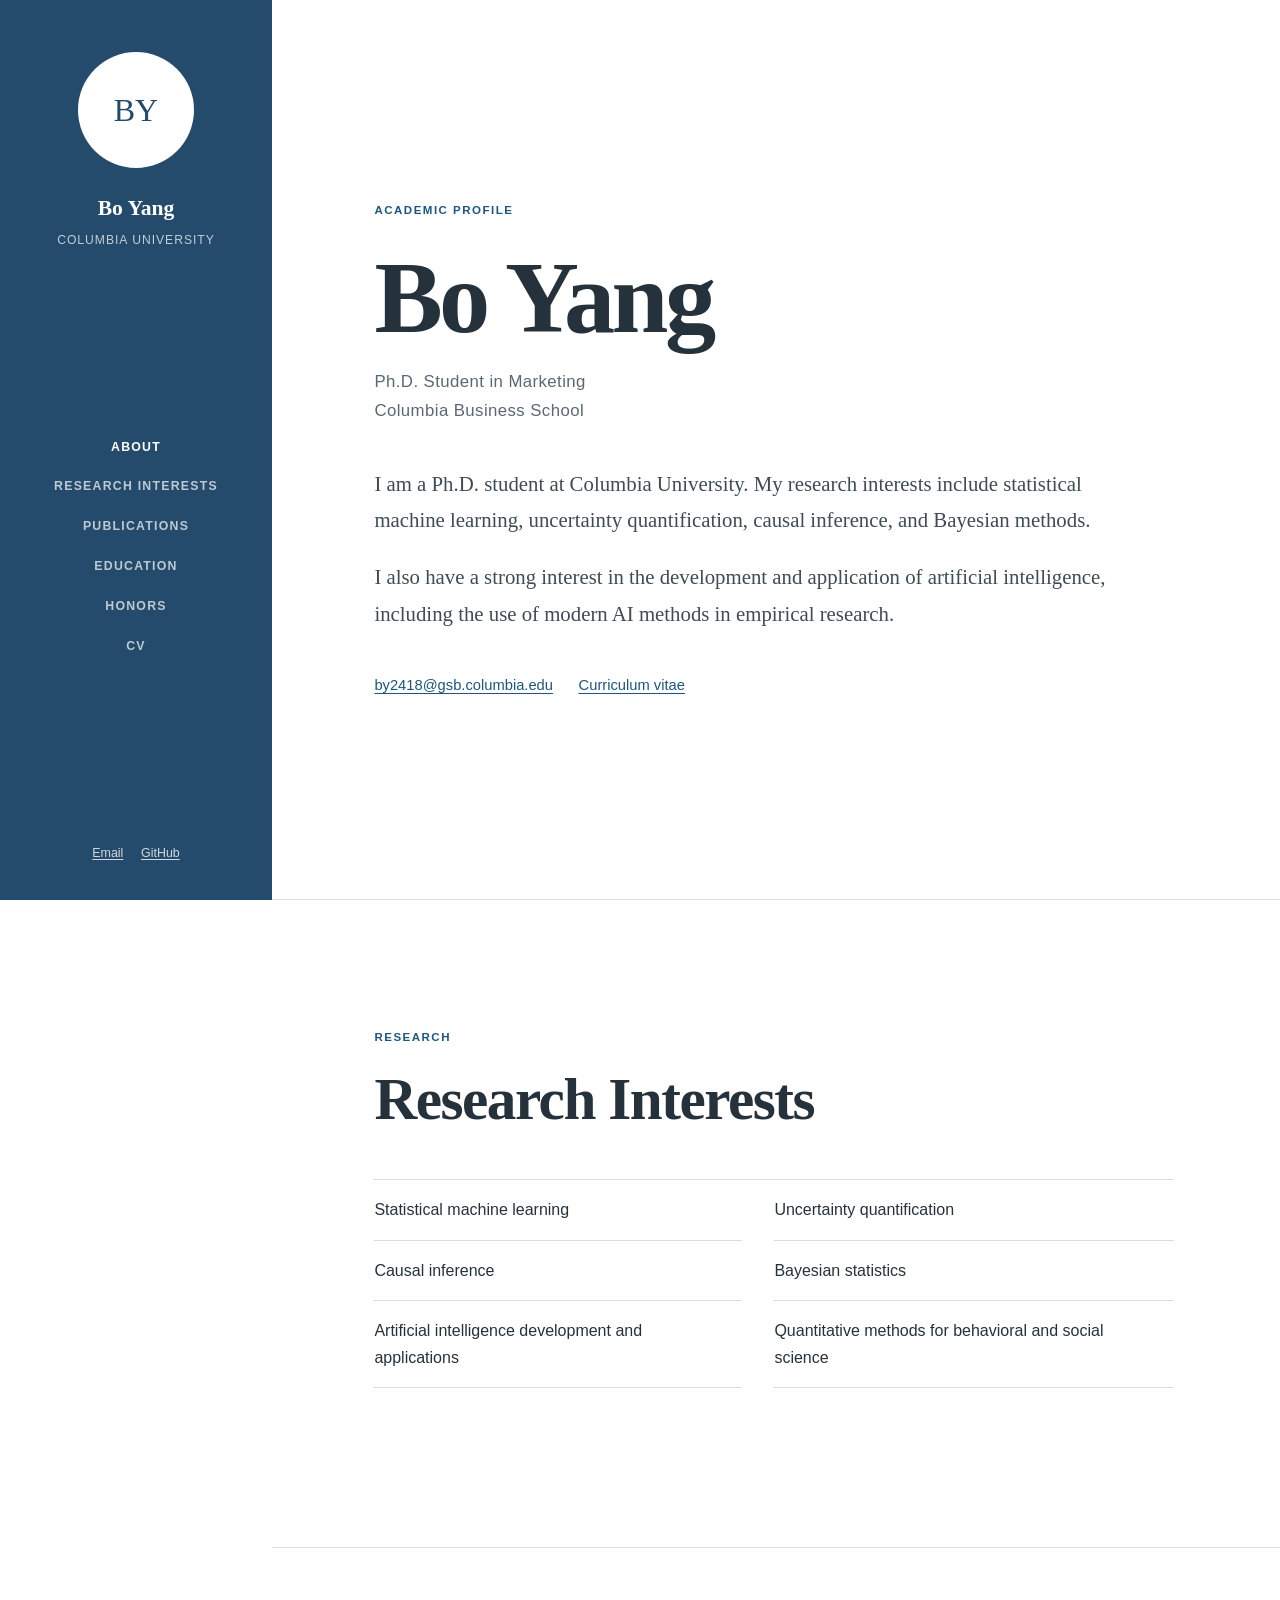
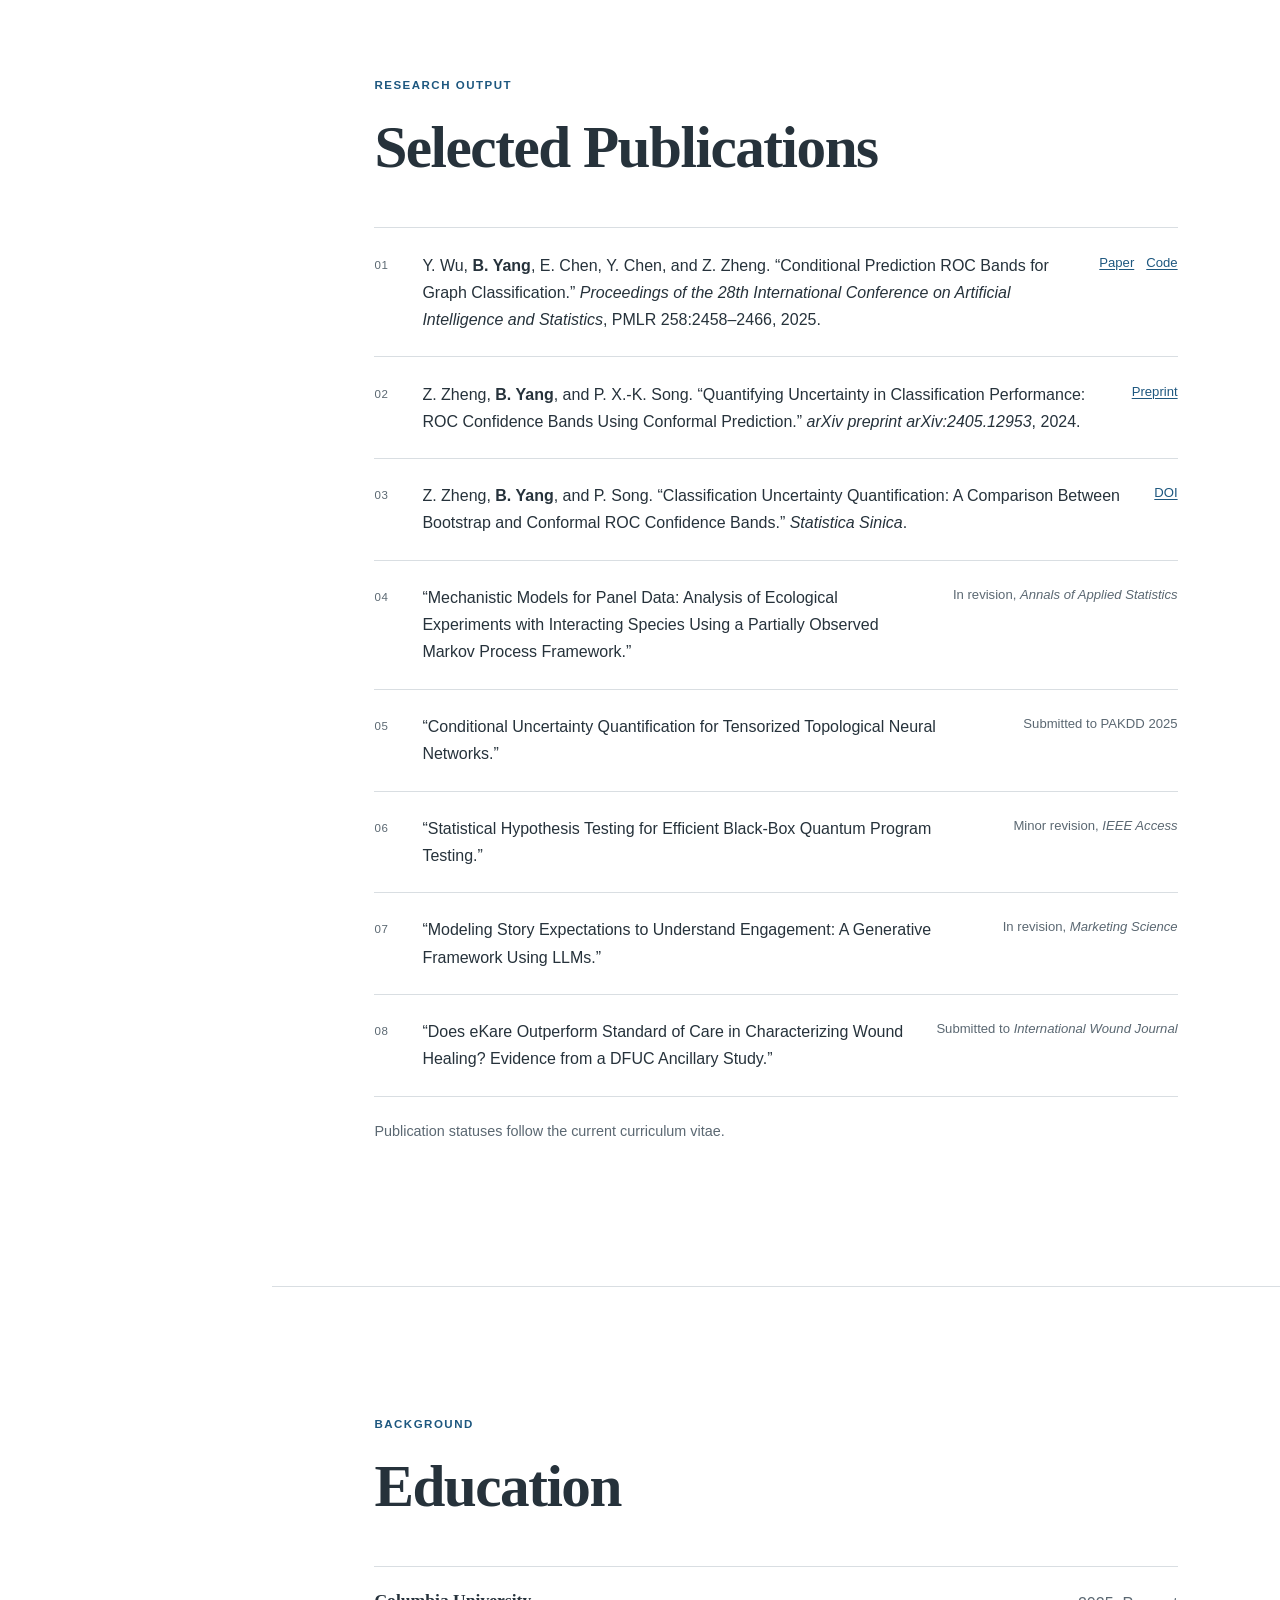
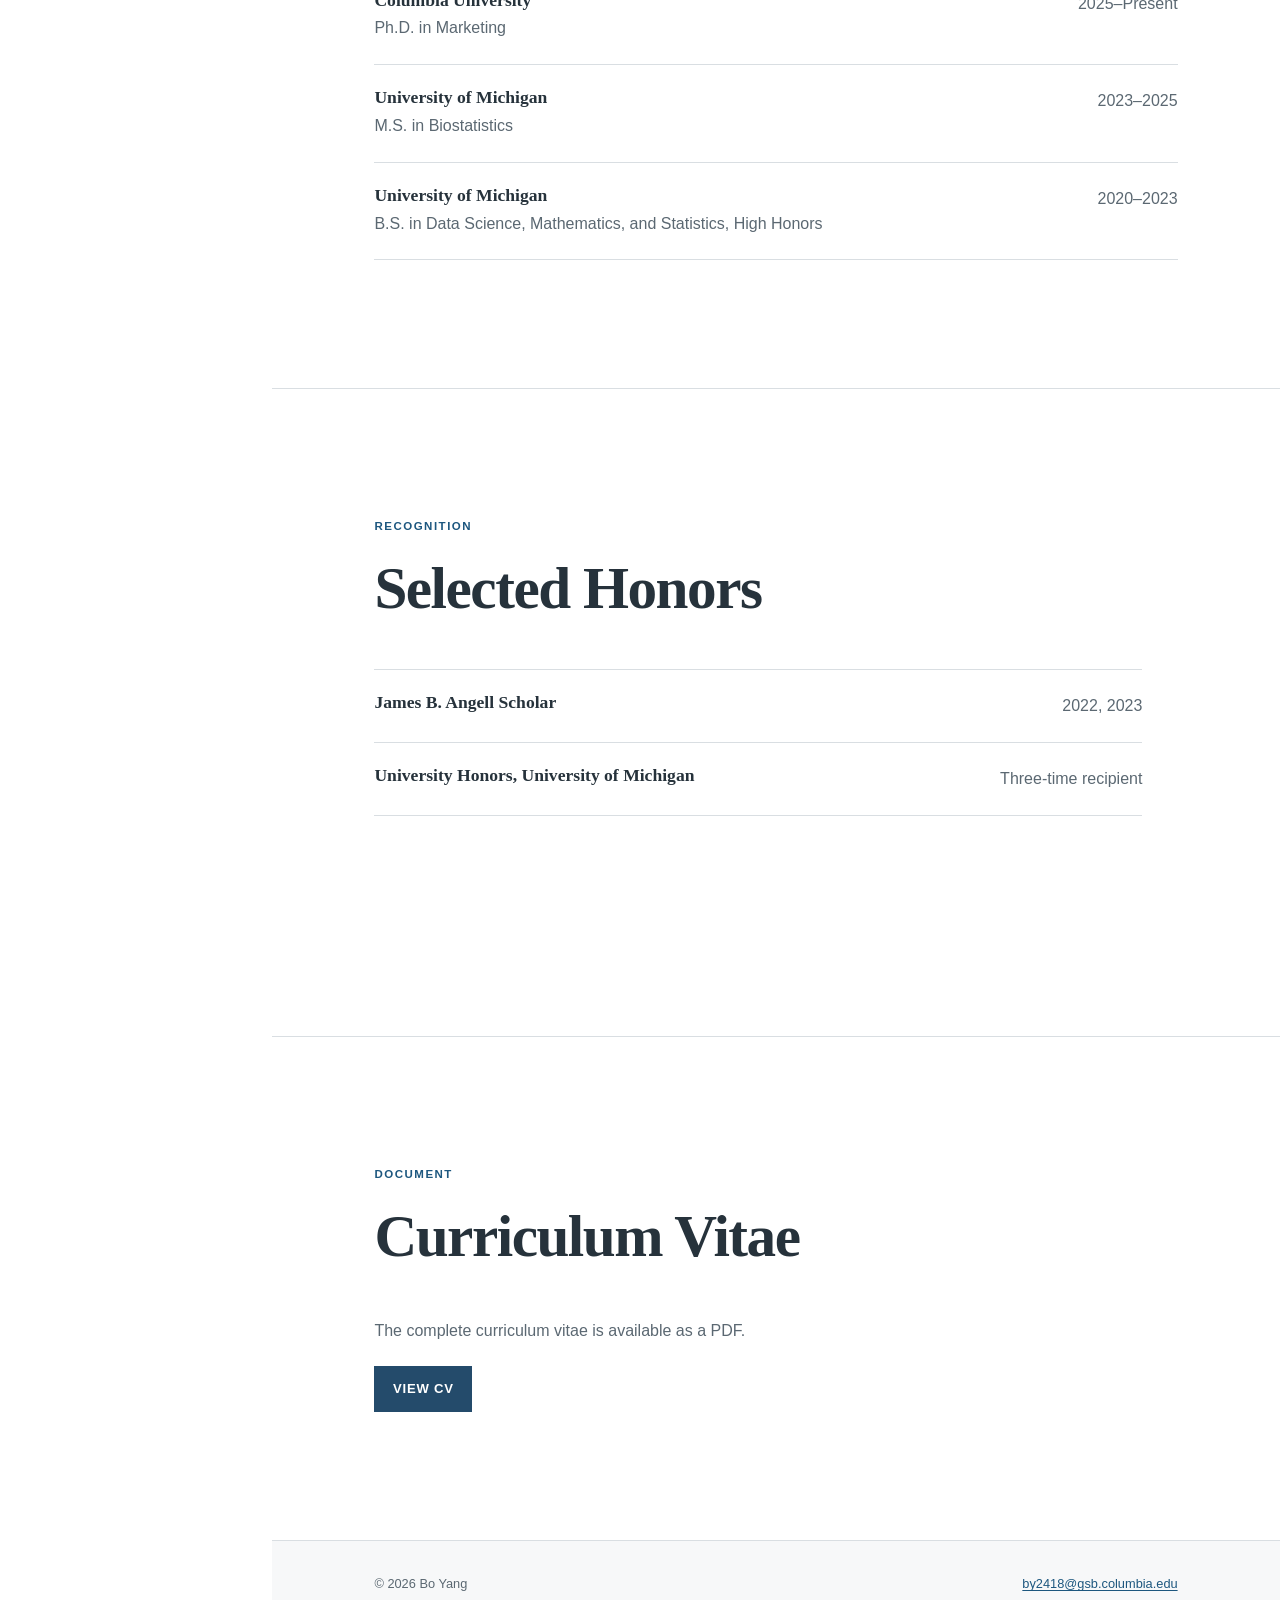
==== index.html @ 66e95dc1 "feat: create academic personal homepage - Add a formal academic profile with research interests and " ====
<!doctype html>
<html lang="en">
  <head>
    <meta charset="utf-8">
    <meta name="viewport" content="width=device-width, initial-scale=1">
    <meta name="theme-color" content="#1f3f5b">
    <meta name="color-scheme" content="light">
    <meta name="description" content="Bo Yang is a Ph.D. student at Columbia University with research interests in statistical machine learning, uncertainty quantification, causal inference, and artificial intelligence.">
    <link rel="canonical" href="https://megumi-ybb.github.io/">
    <meta property="og:type" content="website">
    <meta property="og:title" content="Bo Yang | Columbia University">
    <meta property="og:description" content="Academic profile, research interests, publications, and curriculum vitae.">
    <meta property="og:url" content="https://megumi-ybb.github.io/">
    <meta name="twitter:card" content="summary">
    <meta name="twitter:title" content="Bo Yang | Columbia University">
    <meta name="twitter:description" content="Academic profile, research interests, publications, and curriculum vitae.">
    <link rel="icon" href="assets/img/favicon.svg" type="image/svg+xml">
    <link rel="stylesheet" href="assets/css/styles.css">
    <script>document.documentElement.classList.add('js');</script>
    <script type="application/ld+json">
      {
        "@context": "https://schema.org",
        "@type": "Person",
        "name": "Bo Yang",
        "url": "https://megumi-ybb.github.io/",
        "email": "mailto:by2418@gsb.columbia.edu",
        "jobTitle": "Ph.D. Student",
        "affiliation": { "@type": "CollegeOrUniversity", "name": "Columbia University" },
        "alumniOf": { "@type": "CollegeOrUniversity", "name": "University of Michigan" },
        "sameAs": ["https://github.com/Megumi-ybb"],
        "knowsAbout": [
          "Statistical Machine Learning",
          "Uncertainty Quantification",
          "Causal Inference",
          "Bayesian Statistics",
          "Artificial Intelligence Development",
          "Artificial Intelligence Applications"
        ]
      }
    </script>
    <title>Bo Yang | Columbia University</title>
  </head>
  <body>
    <a class="skip-link" href="#main-content">Skip to content</a>

    <aside class="site-rail" aria-label="Site navigation">
      <a class="identity" href="#about" aria-label="Bo Yang, home">
        <span class="identity-mark" aria-hidden="true">BY</span>
        <span class="identity-copy">
          <strong>Bo Yang</strong>
          <span>Columbia University</span>
        </span>
      </a>

      <button class="nav-toggle" type="button" aria-expanded="false" aria-controls="site-nav">
        <span>Menu</span>
        <span class="nav-toggle-lines" aria-hidden="true"></span>
      </button>

      <nav class="site-nav" id="site-nav" aria-label="Primary">
        <a href="#about">About</a>
        <a href="#interests">Research interests</a>
        <a href="#publications">Publications</a>
        <a href="#education">Education</a>
        <a href="#honors">Honors</a>
        <a href="#cv">CV</a>
      </nav>

      <div class="rail-footer">
        <a href="mailto:by2418@gsb.columbia.edu">Email</a>
        <a href="https://github.com/Megumi-ybb" target="_blank" rel="noreferrer">GitHub</a>
      </div>
    </aside>

    <main id="main-content">
      <section class="section introduction" id="about" aria-labelledby="about-title">
        <p class="section-label">Academic profile</p>
        <h1 id="about-title">Bo Yang</h1>
        <p class="position">Ph.D. Student in Marketing<br>Columbia Business School</p>

        <div class="profile-text">
          <p>
            I am a Ph.D. student at Columbia University. My research interests include
            statistical machine learning, uncertainty quantification, causal inference, and
            Bayesian methods.
          </p>
          <p>
            I also have a strong interest in the development and application of artificial
            intelligence, including the use of modern AI methods in empirical research.
          </p>
        </div>

        <div class="profile-links" aria-label="Profile links">
          <a href="mailto:by2418@gsb.columbia.edu">by2418@gsb.columbia.edu</a>
          <a href="assets/pdf/bo-yang-cv.pdf" target="_blank">Curriculum vitae</a>
        </div>
      </section>

      <section class="section" id="interests" aria-labelledby="interests-title">
        <p class="section-label">Research</p>
        <h2 id="interests-title">Research Interests</h2>
        <ul class="interest-list">
          <li>Statistical machine learning</li>
          <li>Uncertainty quantification</li>
          <li>Causal inference</li>
          <li>Bayesian statistics</li>
          <li>Artificial intelligence development and applications</li>
          <li>Quantitative methods for behavioral and social science</li>
        </ul>
      </section>

      <section class="section" id="publications" aria-labelledby="publications-title">
        <p class="section-label">Research output</p>
        <h2 id="publications-title">Selected Publications</h2>

        <ol class="publication-list">
          <li>
            <p>
              Y. Wu, <strong>B. Yang</strong>, E. Chen, Y. Chen, and Z. Zheng.
              “Conditional Prediction ROC Bands for Graph Classification.”
              <em>Proceedings of the 28th International Conference on Artificial Intelligence
              and Statistics</em>, PMLR 258:2458–2466, 2025.
            </p>
            <span class="publication-links">
              <a href="https://proceedings.mlr.press/v258/wu25a.html" target="_blank" rel="noreferrer">Paper</a>
              <a href="https://github.com/CS-SAIL/UQ-GNN-ROC" target="_blank" rel="noreferrer">Code</a>
            </span>
          </li>
          <li>
            <p>
              Z. Zheng, <strong>B. Yang</strong>, and P. X.-K. Song.
              “Quantifying Uncertainty in Classification Performance: ROC Confidence Bands Using
              Conformal Prediction.” <em>arXiv preprint arXiv:2405.12953</em>, 2024.
            </p>
            <span class="publication-links">
              <a href="https://arxiv.org/abs/2405.12953" target="_blank" rel="noreferrer">Preprint</a>
            </span>
          </li>
          <li>
            <p>
              Z. Zheng, <strong>B. Yang</strong>, and P. Song.
              “Classification Uncertainty Quantification: A Comparison Between Bootstrap and
              Conformal ROC Confidence Bands.” <em>Statistica Sinica</em>.
            </p>
            <span class="publication-links">
              <a href="https://doi.org/10.5705/ss.202025.0127" target="_blank" rel="noreferrer">DOI</a>
            </span>
          </li>
          <li>
            <p>
              “Mechanistic Models for Panel Data: Analysis of Ecological Experiments with
              Interacting Species Using a Partially Observed Markov Process Framework.”
            </p>
            <span class="publication-status">In revision, <em>Annals of Applied Statistics</em></span>
          </li>
          <li>
            <p>
              “Conditional Uncertainty Quantification for Tensorized Topological Neural
              Networks.”
            </p>
            <span class="publication-status">Submitted to PAKDD 2025</span>
          </li>
          <li>
            <p>
              “Statistical Hypothesis Testing for Efficient Black-Box Quantum Program Testing.”
            </p>
            <span class="publication-status">Minor revision, <em>IEEE Access</em></span>
          </li>
          <li>
            <p>
              “Modeling Story Expectations to Understand Engagement: A Generative Framework
              Using LLMs.”
            </p>
            <span class="publication-status">In revision, <em>Marketing Science</em></span>
          </li>
          <li>
            <p>
              “Does eKare Outperform Standard of Care in Characterizing Wound Healing? Evidence
              from a DFUC Ancillary Study.”
            </p>
            <span class="publication-status">Submitted to <em>International Wound Journal</em></span>
          </li>
        </ol>

        <p class="section-note">Publication statuses follow the current curriculum vitae.</p>
      </section>

      <section class="section" id="education" aria-labelledby="education-title">
        <p class="section-label">Background</p>
        <h2 id="education-title">Education</h2>

        <div class="record-list">
          <article class="record">
            <div>
              <h3>Columbia University</h3>
              <p>Ph.D. in Marketing</p>
            </div>
            <p class="record-date">2025–Present</p>
          </article>
          <article class="record">
            <div>
              <h3>University of Michigan</h3>
              <p>M.S. in Biostatistics</p>
            </div>
            <p class="record-date">2023–2025</p>
          </article>
          <article class="record">
            <div>
              <h3>University of Michigan</h3>
              <p>B.S. in Data Science, Mathematics, and Statistics, High Honors</p>
            </div>
            <p class="record-date">2020–2023</p>
          </article>
        </div>
      </section>

      <section class="section" id="honors" aria-labelledby="honors-title">
        <p class="section-label">Recognition</p>
        <h2 id="honors-title">Selected Honors</h2>
        <div class="record-list compact-records">
          <article class="record">
            <div><h3>James B. Angell Scholar</h3></div>
            <p class="record-date">2022, 2023</p>
          </article>
          <article class="record">
            <div><h3>University Honors, University of Michigan</h3></div>
            <p class="record-date">Three-time recipient</p>
          </article>
        </div>
      </section>

      <section class="section cv-section" id="cv" aria-labelledby="cv-title">
        <p class="section-label">Document</p>
        <h2 id="cv-title">Curriculum Vitae</h2>
        <p>The complete curriculum vitae is available as a PDF.</p>
        <a class="button" href="assets/pdf/bo-yang-cv.pdf" target="_blank">View CV</a>
      </section>

      <footer class="site-footer">
        <p>© <span id="current-year">2026</span> Bo Yang</p>
        <a href="mailto:by2418@gsb.columbia.edu">by2418@gsb.columbia.edu</a>
      </footer>
    </main>

    <script src="assets/js/main.js" defer></script>
  </body>
</html>
---- assets/css/styles.css ----
:root {
  --rail: #244b6b;
  --rail-dark: #17354e;
  --ink: #26323b;
  --muted: #5b6872;
  --line: #d9dee2;
  --surface: #ffffff;
  --page: #f7f8f9;
  --link: #1d577f;
  --gold: #b89555;
  --serif: Georgia, "Times New Roman", serif;
  --sans: -apple-system, BlinkMacSystemFont, "Segoe UI", Helvetica, Arial, sans-serif;
  --rail-width: 17rem;
  --content-width: 58rem;
}

*,
*::before,
*::after {
  box-sizing: border-box;
}

html {
  scroll-behavior: smooth;
  scroll-padding-top: 1rem;
}

body {
  margin: 0;
  color: var(--ink);
  background: var(--surface);
  font-family: var(--sans);
  font-size: 1rem;
  line-height: 1.7;
  text-rendering: optimizeLegibility;
}

a {
  color: var(--link);
  text-underline-offset: 0.18em;
}

a:hover {
  color: var(--rail-dark);
}

a:focus-visible,
button:focus-visible {
  outline: 3px solid #e4bd68;
  outline-offset: 3px;
}

p {
  margin-top: 0;
}

.skip-link {
  position: fixed;
  top: 0.75rem;
  left: 0.75rem;
  z-index: 100;
  padding: 0.65rem 0.9rem;
  color: var(--surface);
  background: var(--rail-dark);
  transform: translateY(-160%);
}

.skip-link:focus {
  transform: translateY(0);
}

.site-rail {
  position: fixed;
  inset: 0 auto 0 0;
  z-index: 20;
  display: flex;
  width: var(--rail-width);
  padding: 3.25rem 2.15rem 2.25rem;
  flex-direction: column;
  color: #fff;
  background: var(--rail);
}

.identity {
  display: block;
  color: #fff;
  text-align: center;
  text-decoration: none;
}

.identity:hover {
  color: #fff;
}

.identity-mark {
  display: grid;
  width: 7.25rem;
  height: 7.25rem;
  margin: 0 auto 1.4rem;
  place-items: center;
  color: var(--rail);
  background: #fff;
  border: 0.4rem solid rgba(255, 255, 255, 0.28);
  border-radius: 50%;
  font-family: var(--serif);
  font-size: 2rem;
}

.identity-copy {
  display: block;
}

.identity-copy strong,
.identity-copy span {
  display: block;
}

.identity-copy strong {
  font-family: var(--serif);
  font-size: 1.35rem;
  font-weight: 600;
}

.identity-copy span {
  margin-top: 0.2rem;
  color: rgba(255, 255, 255, 0.72);
  font-size: 0.76rem;
  letter-spacing: 0.08em;
  text-transform: uppercase;
}

.site-nav {
  display: flex;
  margin: auto 0;
  flex-direction: column;
  gap: 0.15rem;
  text-align: center;
}

.site-nav a {
  padding: 0.52rem 0.25rem;
  color: rgba(255, 255, 255, 0.7);
  font-size: 0.77rem;
  font-weight: 700;
  letter-spacing: 0.1em;
  text-decoration: none;
  text-transform: uppercase;
}

.site-nav a:hover,
.site-nav a[aria-current="true"] {
  color: #fff;
}

.rail-footer {
  display: flex;
  justify-content: center;
  gap: 1.1rem;
  font-size: 0.78rem;
}

.rail-footer a {
  color: rgba(255, 255, 255, 0.78);
}

.rail-footer a:hover {
  color: #fff;
}

.nav-toggle {
  display: none;
}

main {
  margin-left: var(--rail-width);
}

.section {
  width: 100%;
  min-height: 72vh;
  padding: clamp(5rem, 10vw, 8rem) clamp(2.5rem, 8vw, 7rem);
  border-bottom: 1px solid var(--line);
}

.section > * {
  max-width: var(--content-width);
}

.introduction {
  display: flex;
  min-height: 100vh;
  justify-content: center;
  flex-direction: column;
}

.section-label {
  margin-bottom: 1rem;
  color: var(--link);
  font-size: 0.72rem;
  font-weight: 700;
  letter-spacing: 0.13em;
  text-transform: uppercase;
}

h1,
h2,
h3 {
  color: var(--ink);
  font-family: var(--serif);
  line-height: 1.2;
}

h1 {
  margin: 0 0 0.55rem;
  font-size: clamp(3.4rem, 8vw, 6.6rem);
  font-weight: 600;
  letter-spacing: -0.035em;
}

h2 {
  margin: 0 0 2.8rem;
  font-size: clamp(2.3rem, 5vw, 3.7rem);
  font-weight: 600;
  letter-spacing: -0.025em;
}

h3 {
  margin: 0 0 0.22rem;
  font-size: 1.1rem;
  font-weight: 600;
}

.position {
  margin-bottom: 2.5rem;
  color: var(--muted);
  font-size: 1.05rem;
  letter-spacing: 0.025em;
}

.profile-text {
  max-width: 46rem;
  color: #3f4c55;
  font-family: var(--serif);
  font-size: clamp(1.12rem, 1.7vw, 1.3rem);
  line-height: 1.75;
}

.profile-links {
  display: flex;
  margin-top: 1.25rem;
  flex-wrap: wrap;
  gap: 0.65rem 1.6rem;
  font-size: 0.92rem;
}

.interest-list {
  display: grid;
  max-width: 50rem;
  margin: 0;
  padding: 0;
  grid-template-columns: repeat(2, minmax(0, 1fr));
  gap: 0;
  list-style: none;
  border-top: 1px solid var(--line);
}

.interest-list li {
  padding: 1rem 1.5rem 1rem 0;
  border-bottom: 1px solid var(--line);
}

.interest-list li:nth-child(odd) {
  margin-right: 2rem;
}

.publication-list {
  margin: 0;
  padding: 0;
  list-style: none;
  counter-reset: publications;
}

.publication-list li {
  position: relative;
  display: grid;
  padding: 1.45rem 0 1.45rem 3rem;
  grid-template-columns: minmax(0, 1fr) auto;
  gap: 1rem 2rem;
  border-top: 1px solid var(--line);
  counter-increment: publications;
}

.publication-list li:last-child {
  border-bottom: 1px solid var(--line);
}

.publication-list li::before {
  position: absolute;
  top: 1.7rem;
  left: 0;
  color: var(--muted);
  content: counter(publications, decimal-leading-zero);
  font-size: 0.72rem;
  letter-spacing: 0.06em;
}

.publication-list p {
  margin: 0;
}

.publication-links {
  display: flex;
  align-items: start;
  gap: 0.75rem;
  white-space: nowrap;
}

.publication-links a {
  font-size: 0.82rem;
}

.publication-status {
  color: var(--muted);
  font-size: 0.82rem;
  text-align: right;
  white-space: nowrap;
}

.section-note {
  margin-top: 1.4rem;
  color: var(--muted);
  font-size: 0.9rem;
}

.record-list {
  border-top: 1px solid var(--line);
}

.record {
  display: grid;
  padding: 1.4rem 0;
  grid-template-columns: minmax(0, 1fr) auto;
  gap: 1rem 2rem;
  border-bottom: 1px solid var(--line);
}

.record p {
  margin: 0;
  color: var(--muted);
}

.record-date {
  text-align: right;
  white-space: nowrap;
}

.compact-records {
  max-width: 48rem;
}

.cv-section {
  min-height: 55vh;
}

.cv-section > p:not(.section-label) {
  color: var(--muted);
}

.button {
  display: inline-block;
  margin-top: 0.4rem;
  padding: 0.68rem 1.1rem;
  color: #fff;
  background: var(--rail);
  border: 1px solid var(--rail);
  font-size: 0.82rem;
  font-weight: 700;
  letter-spacing: 0.06em;
  text-decoration: none;
  text-transform: uppercase;
}

.button:hover {
  color: #fff;
  background: var(--rail-dark);
  border-color: var(--rail-dark);
}

.site-footer {
  display: flex;
  padding: 2rem clamp(2.5rem, 8vw, 7rem);
  justify-content: space-between;
  gap: 1rem;
  color: var(--muted);
  background: var(--page);
  font-size: 0.8rem;
}

.site-footer p {
  margin: 0;
}

@media (max-width: 860px) {
  html {
    scroll-padding-top: 5rem;
  }

  .site-rail {
    position: sticky;
    top: 0;
    width: 100%;
    height: 4.5rem;
    padding: 0.75rem 1.25rem;
    align-items: center;
    justify-content: space-between;
    flex-direction: row;
    box-shadow: 0 1px 0 rgba(255, 255, 255, 0.15);
  }

  .identity {
    display: flex;
    align-items: center;
    gap: 0.75rem;
    text-align: left;
  }

  .identity-mark {
    width: 2.8rem;
    height: 2.8rem;
    margin: 0;
    border-width: 0.18rem;
    font-size: 0.9rem;
  }

  .identity-copy strong {
    font-size: 1rem;
  }

  .identity-copy span {
    font-size: 0.62rem;
  }

  .nav-toggle {
    display: inline-flex;
    padding: 0.55rem 0.7rem;
    align-items: center;
    gap: 0.6rem;
    color: #fff;
    background: transparent;
    border: 1px solid rgba(255, 255, 255, 0.45);
    font: inherit;
    font-size: 0.7rem;
    font-weight: 700;
    letter-spacing: 0.08em;
    text-transform: uppercase;
    cursor: pointer;
  }

  .nav-toggle-lines,
  .nav-toggle-lines::before,
  .nav-toggle-lines::after {
    display: block;
    width: 1rem;
    height: 1px;
    background: #fff;
  }

  .nav-toggle-lines {
    position: relative;
  }

  .nav-toggle-lines::before,
  .nav-toggle-lines::after {
    position: absolute;
    left: 0;
    content: "";
  }

  .nav-toggle-lines::before { top: -0.3rem; }
  .nav-toggle-lines::after { top: 0.3rem; }

  .site-nav {
    position: absolute;
    inset: 4.5rem 0 auto;
    display: grid;
    margin: 0;
    padding: 0.8rem 1.25rem 1.15rem;
    grid-template-columns: repeat(2, minmax(0, 1fr));
    gap: 0;
    background: var(--rail-dark);
    text-align: left;
  }

  .js .site-nav {
    display: none;
  }

  .js .site-nav[data-open="true"] {
    display: grid;
  }

  .site-nav a {
    padding: 0.65rem 0;
  }

  .rail-footer {
    display: none;
  }

  main {
    margin-left: 0;
  }

  .section {
    min-height: 0;
    padding: 5rem 1.5rem;
  }

  .introduction {
    min-height: calc(100vh - 4.5rem);
  }

  .site-footer {
    padding: 1.5rem;
  }
}

@media (max-width: 600px) {
  .identity-copy span {
    display: none;
  }

  h1 {
    font-size: clamp(3.2rem, 17vw, 5rem);
  }

  h2 {
    font-size: 2.35rem;
  }

  .interest-list {
    grid-template-columns: 1fr;
  }

  .interest-list li:nth-child(odd) {
    margin-right: 0;
  }

  .publication-list li,
  .record {
    grid-template-columns: 1fr;
  }

  .publication-links {
    grid-column: 1;
  }

  .publication-status {
    text-align: left;
    white-space: normal;
  }

  .record-date {
    text-align: left;
  }

  .site-footer {
    align-items: flex-start;
    flex-direction: column;
  }
}

@media (prefers-reduced-motion: reduce) {
  html {
    scroll-behavior: auto;
  }
}
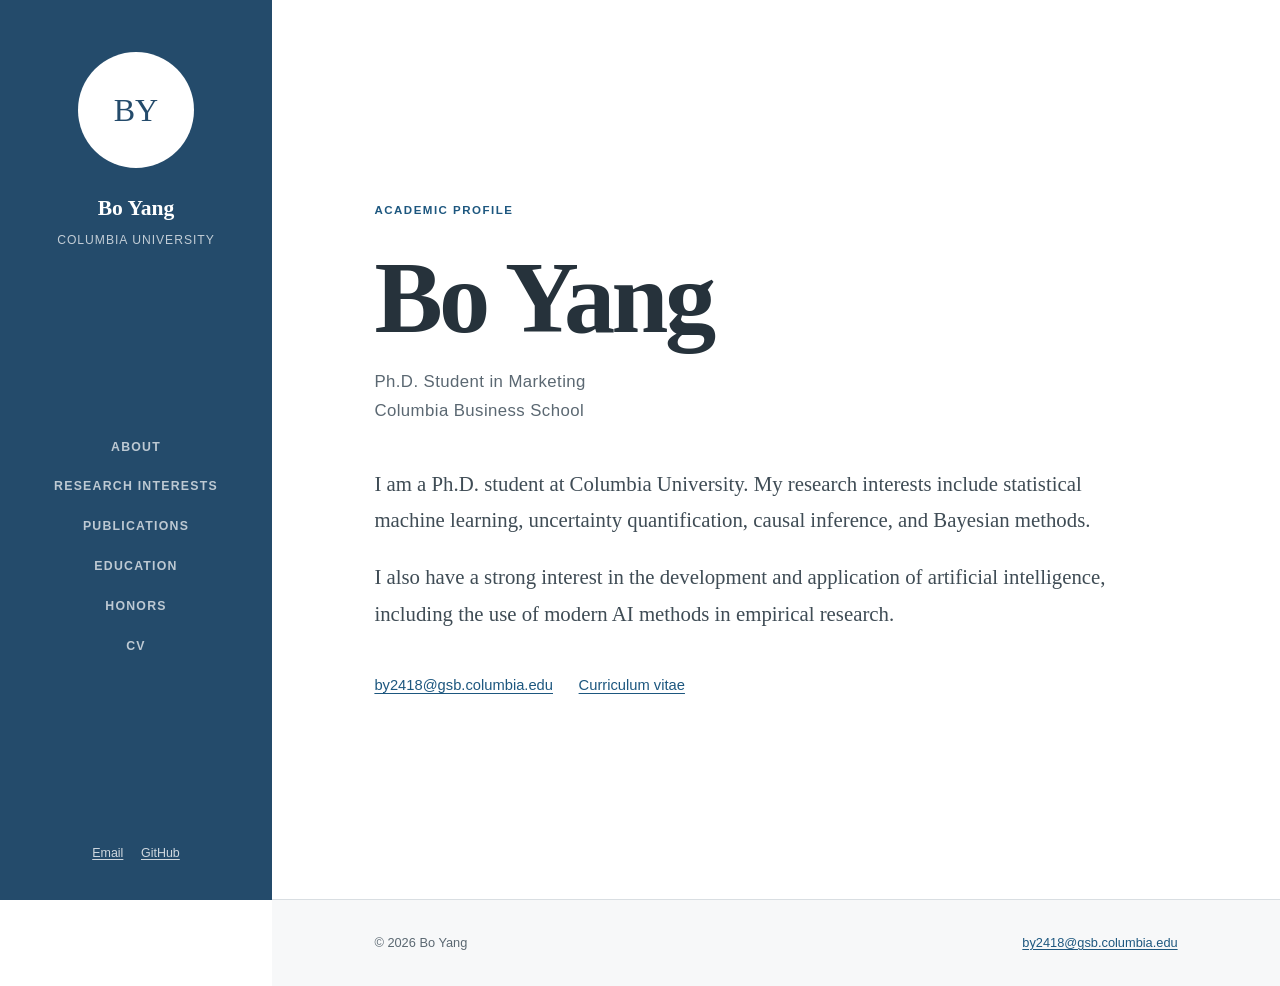
==== commit 1dde40b3: "refactor: split academic site into separate pages - Move each academic section to its own dedicated " ====
--- a/index.html
+++ b/index.html
@@ -3,17 +3,13 @@
   <head>
     <meta charset="utf-8">
     <meta name="viewport" content="width=device-width, initial-scale=1">
-    <meta name="theme-color" content="#1f3f5b">
-    <meta name="color-scheme" content="light">
-    <meta name="description" content="Bo Yang is a Ph.D. student at Columbia University with research interests in statistical machine learning, uncertainty quantification, causal inference, and artificial intelligence.">
+    <meta name="theme-color" content="#244b6b">
+    <meta name="description" content="Academic profile of Bo Yang, a Ph.D. student at Columbia University.">
     <link rel="canonical" href="https://megumi-ybb.github.io/">
-    <meta property="og:type" content="website">
+    <meta property="og:type" content="profile">
     <meta property="og:title" content="Bo Yang | Columbia University">
-    <meta property="og:description" content="Academic profile, research interests, publications, and curriculum vitae.">
+    <meta property="og:description" content="Academic profile and research interests.">
     <meta property="og:url" content="https://megumi-ybb.github.io/">
-    <meta name="twitter:card" content="summary">
-    <meta name="twitter:title" content="Bo Yang | Columbia University">
-    <meta name="twitter:description" content="Academic profile, research interests, publications, and curriculum vitae.">
     <link rel="icon" href="assets/img/favicon.svg" type="image/svg+xml">
     <link rel="stylesheet" href="assets/css/styles.css">
     <script>document.documentElement.classList.add('js');</script>
@@ -26,7 +22,6 @@
         "email": "mailto:by2418@gsb.columbia.edu",
         "jobTitle": "Ph.D. Student",
         "affiliation": { "@type": "CollegeOrUniversity", "name": "Columbia University" },
-        "alumniOf": { "@type": "CollegeOrUniversity", "name": "University of Michigan" },
         "sameAs": ["https://github.com/Megumi-ybb"],
         "knowsAbout": [
           "Statistical Machine Learning",
@@ -42,42 +37,33 @@
   </head>
   <body>
     <a class="skip-link" href="#main-content">Skip to content</a>
-
     <aside class="site-rail" aria-label="Site navigation">
-      <a class="identity" href="#about" aria-label="Bo Yang, home">
+      <a class="identity" href="index.html" aria-label="Bo Yang, home">
         <span class="identity-mark" aria-hidden="true">BY</span>
-        <span class="identity-copy">
-          <strong>Bo Yang</strong>
-          <span>Columbia University</span>
-        </span>
+        <span class="identity-copy"><strong>Bo Yang</strong><span>Columbia University</span></span>
       </a>
-
       <button class="nav-toggle" type="button" aria-expanded="false" aria-controls="site-nav">
-        <span>Menu</span>
-        <span class="nav-toggle-lines" aria-hidden="true"></span>
+        <span>Menu</span><span class="nav-toggle-lines" aria-hidden="true"></span>
       </button>
-
       <nav class="site-nav" id="site-nav" aria-label="Primary">
-        <a href="#about">About</a>
-        <a href="#interests">Research interests</a>
-        <a href="#publications">Publications</a>
-        <a href="#education">Education</a>
-        <a href="#honors">Honors</a>
-        <a href="#cv">CV</a>
+        <a href="index.html" aria-current="page">About</a>
+        <a href="research.html">Research interests</a>
+        <a href="publications.html">Publications</a>
+        <a href="education.html">Education</a>
+        <a href="honors.html">Honors</a>
+        <a href="cv.html">CV</a>
       </nav>
-
       <div class="rail-footer">
         <a href="mailto:by2418@gsb.columbia.edu">Email</a>
         <a href="https://github.com/Megumi-ybb" target="_blank" rel="noreferrer">GitHub</a>
       </div>
     </aside>
 
-    <main id="main-content">
-      <section class="section introduction" id="about" aria-labelledby="about-title">
+    <main class="page-main" id="main-content">
+      <section class="section introduction page-section" aria-labelledby="about-title">
         <p class="section-label">Academic profile</p>
         <h1 id="about-title">Bo Yang</h1>
         <p class="position">Ph.D. Student in Marketing<br>Columbia Business School</p>
-
         <div class="profile-text">
           <p>
             I am a Ph.D. student at Columbia University. My research interests include
@@ -89,159 +75,16 @@
             intelligence, including the use of modern AI methods in empirical research.
           </p>
         </div>
-
         <div class="profile-links" aria-label="Profile links">
           <a href="mailto:by2418@gsb.columbia.edu">by2418@gsb.columbia.edu</a>
           <a href="assets/pdf/bo-yang-cv.pdf" target="_blank">Curriculum vitae</a>
         </div>
       </section>
-
-      <section class="section" id="interests" aria-labelledby="interests-title">
-        <p class="section-label">Research</p>
-        <h2 id="interests-title">Research Interests</h2>
-        <ul class="interest-list">
-          <li>Statistical machine learning</li>
-          <li>Uncertainty quantification</li>
-          <li>Causal inference</li>
-          <li>Bayesian statistics</li>
-          <li>Artificial intelligence development and applications</li>
-          <li>Quantitative methods for behavioral and social science</li>
-        </ul>
-      </section>
-
-      <section class="section" id="publications" aria-labelledby="publications-title">
-        <p class="section-label">Research output</p>
-        <h2 id="publications-title">Selected Publications</h2>
-
-        <ol class="publication-list">
-          <li>
-            <p>
-              Y. Wu, <strong>B. Yang</strong>, E. Chen, Y. Chen, and Z. Zheng.
-              “Conditional Prediction ROC Bands for Graph Classification.”
-              <em>Proceedings of the 28th International Conference on Artificial Intelligence
-              and Statistics</em>, PMLR 258:2458–2466, 2025.
-            </p>
-            <span class="publication-links">
-              <a href="https://proceedings.mlr.press/v258/wu25a.html" target="_blank" rel="noreferrer">Paper</a>
-              <a href="https://github.com/CS-SAIL/UQ-GNN-ROC" target="_blank" rel="noreferrer">Code</a>
-            </span>
-          </li>
-          <li>
-            <p>
-              Z. Zheng, <strong>B. Yang</strong>, and P. X.-K. Song.
-              “Quantifying Uncertainty in Classification Performance: ROC Confidence Bands Using
-              Conformal Prediction.” <em>arXiv preprint arXiv:2405.12953</em>, 2024.
-            </p>
-            <span class="publication-links">
-              <a href="https://arxiv.org/abs/2405.12953" target="_blank" rel="noreferrer">Preprint</a>
-            </span>
-          </li>
-          <li>
-            <p>
-              Z. Zheng, <strong>B. Yang</strong>, and P. Song.
-              “Classification Uncertainty Quantification: A Comparison Between Bootstrap and
-              Conformal ROC Confidence Bands.” <em>Statistica Sinica</em>.
-            </p>
-            <span class="publication-links">
-              <a href="https://doi.org/10.5705/ss.202025.0127" target="_blank" rel="noreferrer">DOI</a>
-            </span>
-          </li>
-          <li>
-            <p>
-              “Mechanistic Models for Panel Data: Analysis of Ecological Experiments with
-              Interacting Species Using a Partially Observed Markov Process Framework.”
-            </p>
-            <span class="publication-status">In revision, <em>Annals of Applied Statistics</em></span>
-          </li>
-          <li>
-            <p>
-              “Conditional Uncertainty Quantification for Tensorized Topological Neural
-              Networks.”
-            </p>
-            <span class="publication-status">Submitted to PAKDD 2025</span>
-          </li>
-          <li>
-            <p>
-              “Statistical Hypothesis Testing for Efficient Black-Box Quantum Program Testing.”
-            </p>
-            <span class="publication-status">Minor revision, <em>IEEE Access</em></span>
-          </li>
-          <li>
-            <p>
-              “Modeling Story Expectations to Understand Engagement: A Generative Framework
-              Using LLMs.”
-            </p>
-            <span class="publication-status">In revision, <em>Marketing Science</em></span>
-          </li>
-          <li>
-            <p>
-              “Does eKare Outperform Standard of Care in Characterizing Wound Healing? Evidence
-              from a DFUC Ancillary Study.”
-            </p>
-            <span class="publication-status">Submitted to <em>International Wound Journal</em></span>
-          </li>
-        </ol>
-
-        <p class="section-note">Publication statuses follow the current curriculum vitae.</p>
-      </section>
-
-      <section class="section" id="education" aria-labelledby="education-title">
-        <p class="section-label">Background</p>
-        <h2 id="education-title">Education</h2>
-
-        <div class="record-list">
-          <article class="record">
-            <div>
-              <h3>Columbia University</h3>
-              <p>Ph.D. in Marketing</p>
-            </div>
-            <p class="record-date">2025–Present</p>
-          </article>
-          <article class="record">
-            <div>
-              <h3>University of Michigan</h3>
-              <p>M.S. in Biostatistics</p>
-            </div>
-            <p class="record-date">2023–2025</p>
-          </article>
-          <article class="record">
-            <div>
-              <h3>University of Michigan</h3>
-              <p>B.S. in Data Science, Mathematics, and Statistics, High Honors</p>
-            </div>
-            <p class="record-date">2020–2023</p>
-          </article>
-        </div>
-      </section>
-
-      <section class="section" id="honors" aria-labelledby="honors-title">
-        <p class="section-label">Recognition</p>
-        <h2 id="honors-title">Selected Honors</h2>
-        <div class="record-list compact-records">
-          <article class="record">
-            <div><h3>James B. Angell Scholar</h3></div>
-            <p class="record-date">2022, 2023</p>
-          </article>
-          <article class="record">
-            <div><h3>University Honors, University of Michigan</h3></div>
-            <p class="record-date">Three-time recipient</p>
-          </article>
-        </div>
-      </section>
-
-      <section class="section cv-section" id="cv" aria-labelledby="cv-title">
-        <p class="section-label">Document</p>
-        <h2 id="cv-title">Curriculum Vitae</h2>
-        <p>The complete curriculum vitae is available as a PDF.</p>
-        <a class="button" href="assets/pdf/bo-yang-cv.pdf" target="_blank">View CV</a>
-      </section>
-
       <footer class="site-footer">
         <p>© <span id="current-year">2026</span> Bo Yang</p>
         <a href="mailto:by2418@gsb.columbia.edu">by2418@gsb.columbia.edu</a>
       </footer>
     </main>
-
     <script src="assets/js/main.js" defer></script>
   </body>
 </html>
--- a/assets/css/styles.css
+++ b/assets/css/styles.css
@@ -175,6 +175,12 @@
   margin-left: var(--rail-width);
 }
 
+.page-main {
+  display: flex;
+  min-height: 100vh;
+  flex-direction: column;
+}
+
 .section {
   width: 100%;
   min-height: 72vh;
@@ -184,6 +190,18 @@
 
 .section > * {
   max-width: var(--content-width);
+}
+
+.page-section {
+  display: flex;
+  min-height: calc(100vh - 5rem);
+  justify-content: center;
+  flex: 1;
+  flex-direction: column;
+}
+
+.publications-page {
+  justify-content: flex-start;
 }
 
 .introduction {
@@ -215,6 +233,11 @@
   font-size: clamp(3.4rem, 8vw, 6.6rem);
   font-weight: 600;
   letter-spacing: -0.035em;
+}
+
+.page-title {
+  margin-bottom: 2.8rem;
+  font-size: clamp(2.8rem, 6vw, 4.7rem);
 }
 
 h2 {
@@ -347,6 +370,13 @@
 .record p {
   margin: 0;
   color: var(--muted);
+}
+
+.record h2 {
+  margin: 0 0 0.22rem;
+  font-size: 1.1rem;
+  font-weight: 600;
+  letter-spacing: 0;
 }
 
 .record-date {
@@ -516,6 +546,10 @@
     padding: 5rem 1.5rem;
   }
 
+  .page-section {
+    min-height: calc(100vh - 4.5rem);
+  }
+
   .introduction {
     min-height: calc(100vh - 4.5rem);
   }
